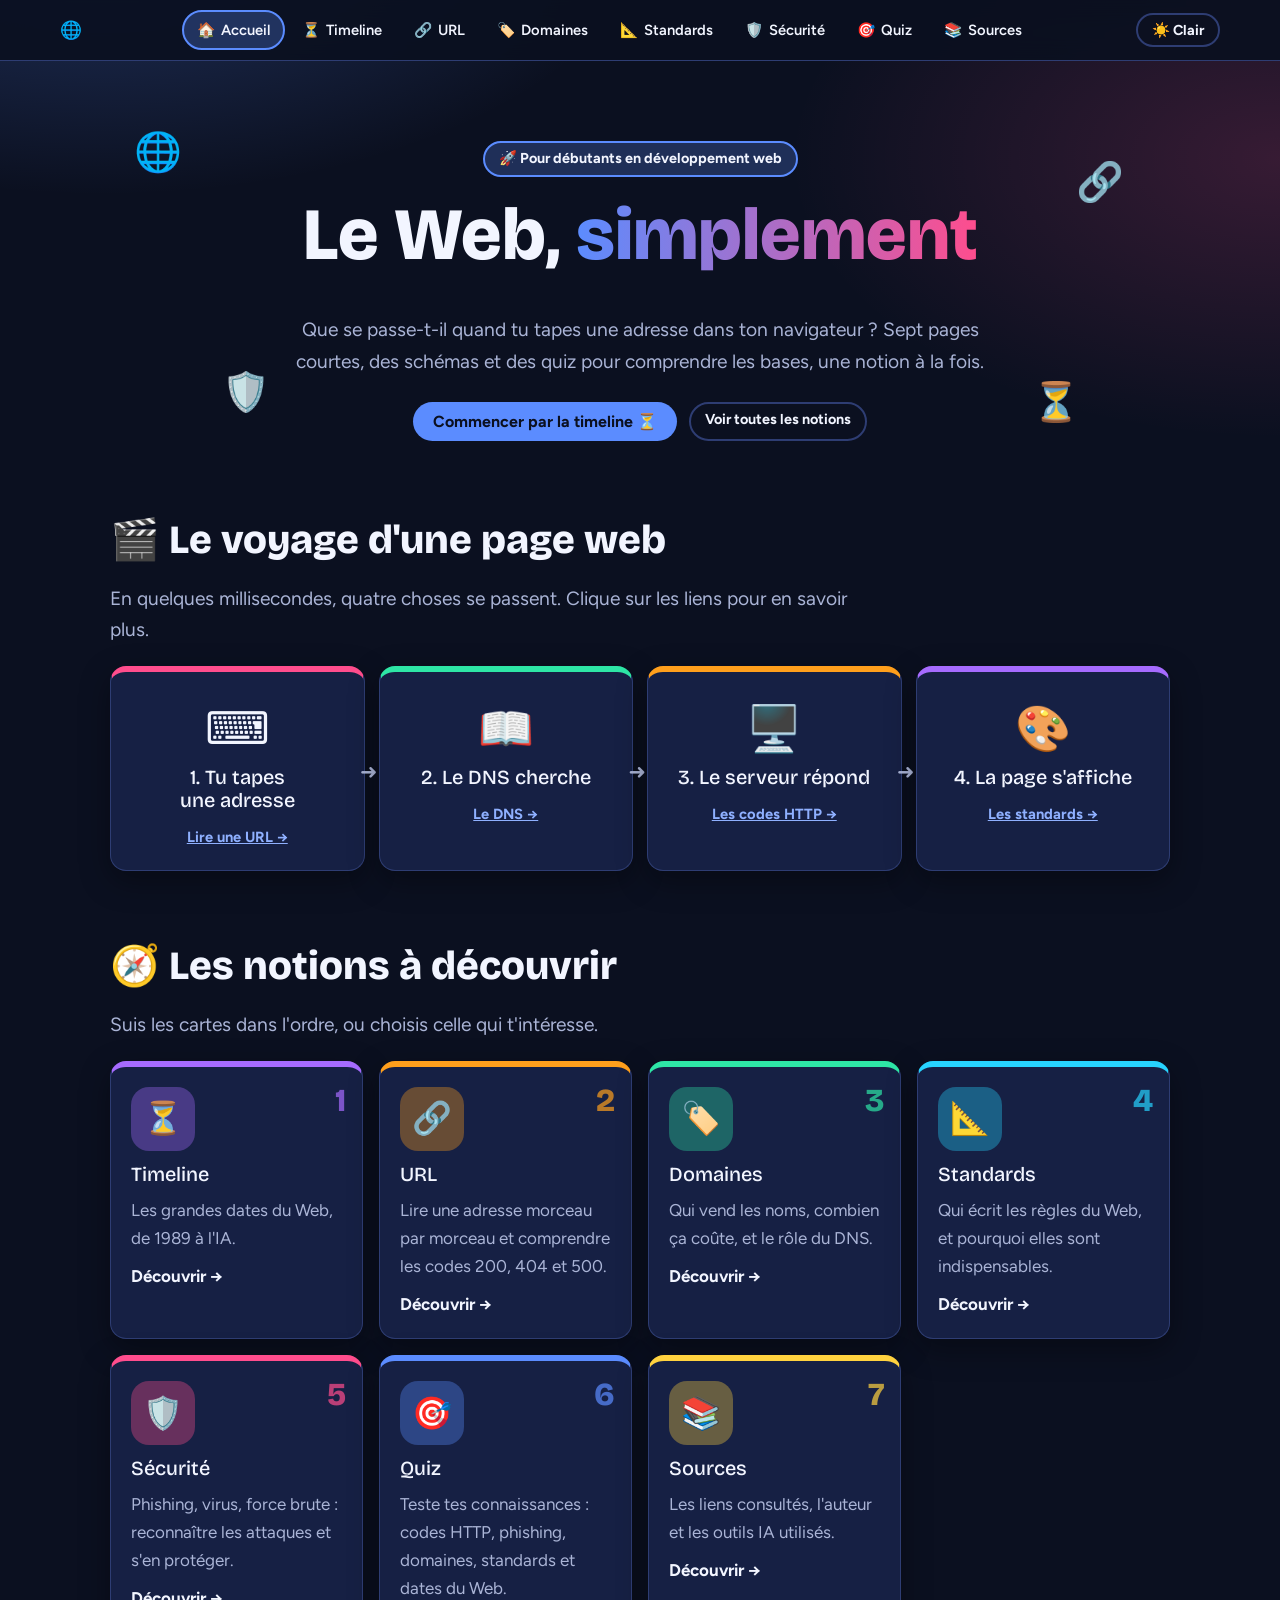
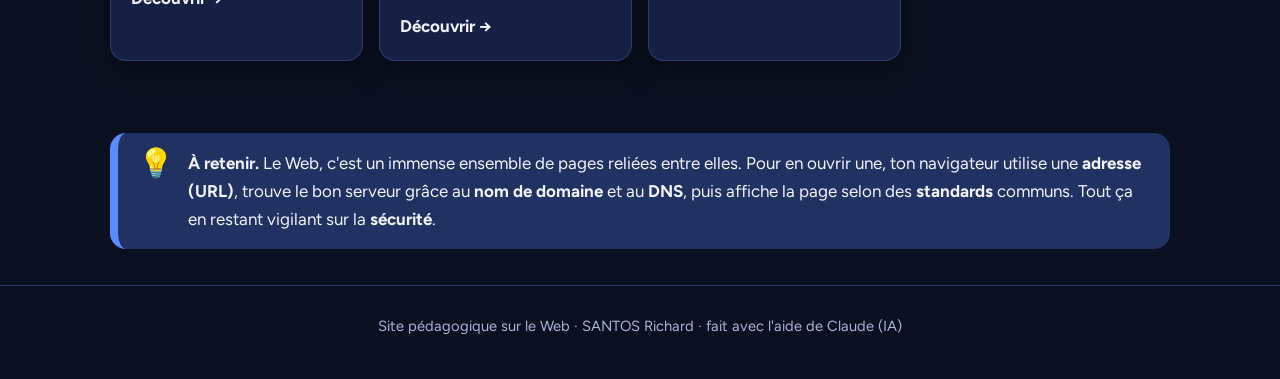
==== index.html @ 0d25d7a3 "Add initial styles and structure for timeline and URL pages - Create style.css with global styles an" ====
<!DOCTYPE html>
<html lang="fr" data-theme="dark">
<head>
<meta charset="utf-8">
<meta name="viewport" content="width=device-width, initial-scale=1, viewport-fit=cover">
<title>Le Web, simplement</title>
<link rel="icon" href="data:image/svg+xml,%3Csvg xmlns='http://www.w3.org/2000/svg' viewBox='0 0 100 100'%3E%3Ctext y='.9em' font-size='90'%3E%F0%9F%8C%90%3C/text%3E%3C/svg%3E">
<link rel="preconnect" href="https://fonts.googleapis.com">
<link rel="preconnect" href="https://fonts.gstatic.com" crossorigin>
<link rel="stylesheet" href="https://fonts.googleapis.com/css2?family=Bricolage+Grotesque:wght@500;800&family=Figtree:wght@400;600;700&display=swap">
<link rel="stylesheet" href="style.css">
<style>
.hero{text-align:center;padding:80px 0 40px}
.hero .lead{margin:0 auto 24px}
.hero .cta{display:flex;gap:12px;justify-content:center;flex-wrap:wrap}
.float{position:absolute;font-size:2.4rem;animation:bob 4s ease-in-out infinite}
.herowrap{position:relative}
@keyframes bob{50%{transform:translateY(-14px) rotate(8deg)}}
@media(max-width:700px){.float{display:none}}
@media(prefers-reduced-motion:reduce){.float{animation:none}}
.flow{display:grid;gap:14px;grid-template-columns:repeat(auto-fit,minmax(220px,1fr))}
.fstep{position:relative;text-align:center}
.fstep .big{font-size:2.8rem}
.fstep a{font-weight:700;font-size:.92rem}
.fstep::after{content:"➜";position:absolute;right:-14px;top:42%;color:var(--mute);font-size:1.3rem}
.fstep:last-child::after{display:none}
@media(max-width:700px){.fstep::after{display:none}}
.topic{display:block;text-decoration:none;color:var(--ink);transition:transform .2s,box-shadow .2s;position:relative}
.topic:hover{transform:translateY(-6px) rotate(-.6deg)}
.topic .num{position:absolute;top:14px;right:16px;font:800 2rem "Bricolage Grotesque",sans-serif;color:color-mix(in srgb,var(--c) 70%,transparent)}
.topic .em{display:grid;place-items:center;width:64px;height:64px;border-radius:18px;font-size:2rem;background:color-mix(in srgb,var(--c) 35%,transparent);margin-bottom:12px}
.topic p{color:var(--mute);margin:0 0 10px}
.topic b{color:var(--ink)}
</style>
</head>
<body data-page="index">
<header id="site-header"></header>
<main>
<div class="container herowrap">
<span class="float" style="left:4%;top:60px">🌐</span><span class="float" style="right:6%;top:90px;animation-delay:1s">🔗</span><span class="float" style="left:12%;top:300px;animation-delay:2s">🛡️</span><span class="float" style="right:10%;top:310px;animation-delay:.5s">⏳</span>
<div class="hero">
<span class="eyebrow">🚀 Pour débutants en développement web</span>
<h1>Le Web, <span class="grad">simplement</span></h1>
<p class="lead">Que se passe-t-il quand tu tapes une adresse dans ton navigateur ? Sept pages courtes, des schémas et des quiz pour comprendre les bases, une notion à la fois.</p>
<div class="cta"><a class="btn" href="timeline.html">Commencer par la timeline ⏳</a><a class="btn ghost" href="#notions">Voir toutes les notions</a></div>
</div>
</div>

<section class="sec"><div class="container reveal">
<h2>🎬 Le voyage d'une page web</h2>
<p class="lead" style="margin-bottom:20px">En quelques millisecondes, quatre choses se passent. Clique sur les liens pour en savoir plus.</p>
<div class="flow" id="flow"></div>
</div></section>

<section class="sec" id="notions"><div class="container">
<h2 class="reveal">🧭 Les notions à découvrir</h2>
<p class="lead reveal" style="margin-bottom:20px">Suis les cartes dans l'ordre, ou choisis celle qui t'intéresse.</p>
<div class="grid" id="topics"></div>
</div></section>

<section class="sec"><div class="container reveal">
<div class="brief"><div class="ic">💡</div><p><b>À retenir.</b> Le Web, c'est un immense ensemble de pages reliées entre elles. Pour en ouvrir une, ton navigateur utilise une <b>adresse (URL)</b>, trouve le bon serveur grâce au <b>nom de domaine</b> et au <b>DNS</b>, puis affiche la page selon des <b>standards</b> communs. Tout ça en restant vigilant sur la <b>sécurité</b>.</p></div>
</div></section>
</main>
<div id="pager"></div>
<div id="site-footer"></div>
<script src="app.js"></script>
<script>
const FS=[
["⌨️","Tu tapes une adresse","Ton navigateur reçoit par exemple https://exemple.fr/blog.","var(--pink)","url.html","Lire une URL"],
["📖","Le DNS cherche","Il traduit exemple.fr en adresse IP, comme un annuaire de contacts.","var(--green)","domaine.html","Le DNS"],
["🖥️","Le serveur répond","Il renvoie les fichiers de la page avec un code de réponse : 200 si tout va bien.","var(--orange)","url.html","Les codes HTTP"],
["🎨","La page s'affiche","Le navigateur assemble HTML, CSS et JavaScript, selon les standards du Web.","var(--violet)","standards.html","Les standards"]];
$("#flow").innerHTML=FS.map((s,i)=>`<div class="card c fstep" style="--c:${s[3]}"><div class="big">${s[0]}</div><h3>${i+1}. ${s[1]}</h3><a href="${s[4]}">${s[5]} →</a></div>`).join("");
$("#topics").innerHTML=PAGES.map((p,i)=>`<a class="card c topic reveal" href="${p.href}" style="--c:${p.color}"><span class="num">${i+1}</span><div class="em">${p.emoji}</div><h3>${p.label}</h3><p>${p.desc}</p><b>Découvrir →</b></a>`).join("");
$$("#topics .reveal").forEach(e=>e.classList.add("in"));
</script>
</body>
</html>
---- style.css ----
:root{--bg:#0b1020;--ink:#f2f5ff;--mute:#aab4d6;--card:#162044;--line:#2e3d73;--link:#8fb0ff;
--pink:#ff4d8d;--orange:#ff9f1c;--yellow:#ffd23f;--green:#2ee6a6;--cyan:#27d3ff;--blue:#5b8cff;--violet:#a66bff;--red:#ff5c5c;--on:#0b1020;
--accent:var(--blue);--r:16px;--shadow:0 10px 30px rgba(0,0,0,.35)}
:root[data-theme="light"]{--bg:#f5f7ff;--ink:#141a3d;--mute:#4a5580;--card:#fff;--line:#d3dbfa;--link:#2f55d4;--shadow:0 10px 30px rgba(40,60,140,.15)}
*{box-sizing:border-box}
[hidden]{display:none!important}
html{scroll-behavior:smooth}
body{margin:0;min-height:100vh;color:var(--ink);font:17px/1.65 Figtree,system-ui,sans-serif;
background:radial-gradient(800px 420px at 8% -5%,color-mix(in srgb,var(--accent) 30%,transparent),transparent 70%),radial-gradient(700px 400px at 100% 8%,color-mix(in srgb,var(--pink) 18%,transparent),transparent 70%),var(--bg);background-repeat:no-repeat}
h1,h2,h3{font-family:"Bricolage Grotesque",Georgia,sans-serif;line-height:1.15;margin:0 0 .5em;text-wrap:balance}
h1{font-size:clamp(2.4rem,7vw,4.6rem);font-weight:800}
h2{font-size:clamp(1.7rem,4vw,2.5rem);font-weight:800}
h3{font-size:1.25rem;font-weight:500}
a{color:var(--link)}
a:hover{text-decoration-thickness:2px}
::selection{background:color-mix(in srgb,var(--accent) 45%,transparent)}
p{margin:0 0 1em}
:focus-visible{outline:3px solid var(--yellow);outline-offset:2px}
.container{max-width:1100px;margin:0 auto;padding:0 20px}
.skip{position:absolute;left:12px;top:-80px;z-index:100;background:var(--yellow);color:var(--on);padding:10px 16px;border-radius:12px;font-weight:700;text-decoration:none}
.skip:focus{top:calc(8px + env(safe-area-inset-top,0px))}
.site-header{position:sticky;top:0;z-index:30;-webkit-backdrop-filter:blur(12px);backdrop-filter:blur(12px);background:color-mix(in srgb,var(--bg) 90%,transparent);border-bottom:1px solid var(--line);padding-top:env(safe-area-inset-top,0px)}
.hbar{max-width:1200px;margin:0 auto;display:flex;align-items:center;gap:10px;padding:10px 20px}
.brand{font:800 1.1rem "Bricolage Grotesque",sans-serif;text-decoration:none;color:var(--ink);white-space:nowrap;margin-right:auto}
.brand span{display:none}
@media(max-width:1099px) and (min-width:360px){.brand span{display:inline}}
.hbar nav{display:none}
.hbar nav a{display:flex;align-items:center;gap:6px;padding:12px 14px;border-radius:12px;text-decoration:none;color:var(--ink);font-weight:600;font-size:1rem;border:2px solid var(--line);transition:background .15s,border-color .15s}
.hbar nav a:hover{border-color:var(--c);background:color-mix(in srgb,var(--c) 14%,transparent)}
.hbar nav a[aria-current]{background:color-mix(in srgb,var(--c) 28%,transparent);border-color:var(--c)}
.open nav{display:grid;grid-template-columns:repeat(2,1fr);gap:8px;position:absolute;left:0;right:0;top:100%;padding:14px 16px calc(16px + env(safe-area-inset-bottom,0px));background:var(--bg);border-bottom:1px solid var(--line);box-shadow:var(--shadow);max-height:calc(100vh - 70px);overflow-y:auto}
.burger{position:relative;flex:none;width:44px;height:44px;border:2px solid var(--line);border-radius:12px;background:transparent;cursor:pointer}
.burger:hover{border-color:var(--accent)}
.burger span,.burger::before,.burger::after{content:"";position:absolute;left:10px;right:10px;height:2px;border-radius:2px;background:var(--ink);transition:transform .2s,opacity .2s}
.burger span{top:50%;margin-top:-1px}
.burger::before{top:12px}.burger::after{bottom:12px}
.open .burger span{opacity:0}
.open .burger::before{transform:translateY(7px) rotate(45deg)}
.open .burger::after{transform:translateY(-7px) rotate(-45deg)}
#theme{flex:none;min-width:44px;min-height:44px}
#theme .lbl{display:none}
@media(min-width:1100px){
.burger{display:none}
.brand{margin-right:0}
.hbar nav{display:flex;flex:1;justify-content:center;gap:2px}
.hbar nav a{padding:6px 11px;font-size:.92rem;border-radius:99px;border:2px solid transparent}
#theme{min-width:0;min-height:0}
}
@media(min-width:1280px){#theme .lbl{display:inline}.hbar nav a{padding:6px 13px}}
.btn{display:inline-block;border:0;border-radius:99px;padding:10px 20px;font:700 1rem Figtree,sans-serif;cursor:pointer;background:var(--accent);color:var(--on);text-decoration:none;transition:transform .15s}
.btn:hover{transform:translateY(-2px) rotate(-1deg)}
.btn:active{transform:translateY(0)}
.btn.ghost{background:transparent;color:var(--ink);border:2px solid var(--line);padding:6px 14px;font-size:.9rem}
.btn:disabled{opacity:.4;cursor:default;transform:none}
.hero{padding-top:64px;padding-bottom:28px}
.eyebrow{display:inline-block;background:color-mix(in srgb,var(--accent) 25%,transparent);border:2px solid var(--accent);border-radius:99px;padding:4px 14px;font-weight:700;font-size:.9rem;margin-bottom:16px}
.grad{background:linear-gradient(90deg,var(--accent),var(--pink));-webkit-background-clip:text;background-clip:text;color:transparent}
.lead{font-size:1.2rem;color:var(--mute);max-width:62ch}
.sec{padding-top:36px;padding-bottom:36px}
.card{transition:border-color .2s;background:var(--card);border:1px solid var(--line);border-radius:var(--r);padding:20px;box-shadow:var(--shadow)}
.card.c{border-top:6px solid var(--c)}
.grid{display:grid;gap:16px;grid-template-columns:repeat(auto-fit,minmax(250px,1fr))}
.brief{display:flex;gap:14px;align-items:flex-start;padding:16px 20px;border-radius:var(--r);border-left:8px solid var(--accent);background:color-mix(in srgb,var(--accent) 16%,var(--card))}
.brief .ic{font-size:1.8rem;line-height:1}
.brief p{margin:0}
.chip{display:inline-block;padding:3px 12px;border-radius:99px;font-weight:700;font-size:.82rem;background:var(--c,var(--accent));color:var(--on)}
.mute{color:var(--mute)}
.scroll{overflow-x:auto}
table{width:100%;border-collapse:collapse;background:var(--card);border-radius:var(--r);overflow:hidden}
th{background:color-mix(in srgb,var(--accent) 30%,var(--card))}
th,td{border:1px solid var(--line);padding:10px 14px;text-align:left;vertical-align:top}
ul.tips{padding-left:1.2em;margin:.4em 0}
ul.tips li{margin-bottom:.4em}
.good{color:var(--green);font-weight:700}.wrong{color:var(--red);font-weight:700}
:root[data-theme="light"] .good{color:#0b7a56}:root[data-theme="light"] .wrong{color:#c02b2b}
.pager{display:grid;gap:16px;grid-template-columns:1fr 1fr;padding:40px 0}
.pager a{display:block;padding:18px 20px;border-radius:var(--r);text-decoration:none;color:var(--ink);background:var(--card);border:2px solid var(--c);font-weight:700}
.pager a small{display:block;color:var(--mute);font-weight:400}
.pager a:hover{background:color-mix(in srgb,var(--c) 22%,var(--card))}
.pager a:last-child{text-align:right}
footer{padding:28px 0 40px;border-top:1px solid var(--line);color:var(--mute);font-size:.92rem;text-align:center}
.js .reveal{opacity:0;transform:translateY(18px);transition:opacity .6s,transform .6s}
.js .reveal.in{opacity:1;transform:none}
@media(prefers-reduced-motion:reduce){.burger span,.burger::before,.burger::after,.hbar nav a{transition:none}html{scroll-behavior:auto}.js .reveal{opacity:1;transform:none;transition:none}.btn{transition:none}}

/* ===== Adaptation mobile ===== */
html{-webkit-text-size-adjust:100%}
body{overflow-x:clip}
img,svg{max-width:100%}
button,.btn,select,input{touch-action:manipulation}
@media(max-width:700px){
body{font-size:16px;line-height:1.6}
.container{padding:0 16px}
.hbar{padding:8px 12px;gap:8px}
.btn.ghost{padding:9px 12px}
.hero{padding-top:36px;padding-bottom:16px}
.sec{padding-top:22px;padding-bottom:22px}
.lead{font-size:1.05rem}
.card{padding:16px}
.grid{grid-template-columns:1fr}
.pager{grid-template-columns:1fr;padding:28px 0;gap:12px}
.pager a:last-child{text-align:left}
.brief{padding:14px;gap:10px}
th,td{padding:8px 10px;font-size:.92rem}
.btn{padding:12px 20px;min-height:44px}
footer{padding:20px 0 calc(28px + env(safe-area-inset-bottom,0px))}
}
@media(max-width:480px){
h1{font-size:2.2rem}
.eyebrow{font-size:.82rem}
}
@media(hover:none){.btn:hover,.topic:hover,.step:hover{transform:none}}
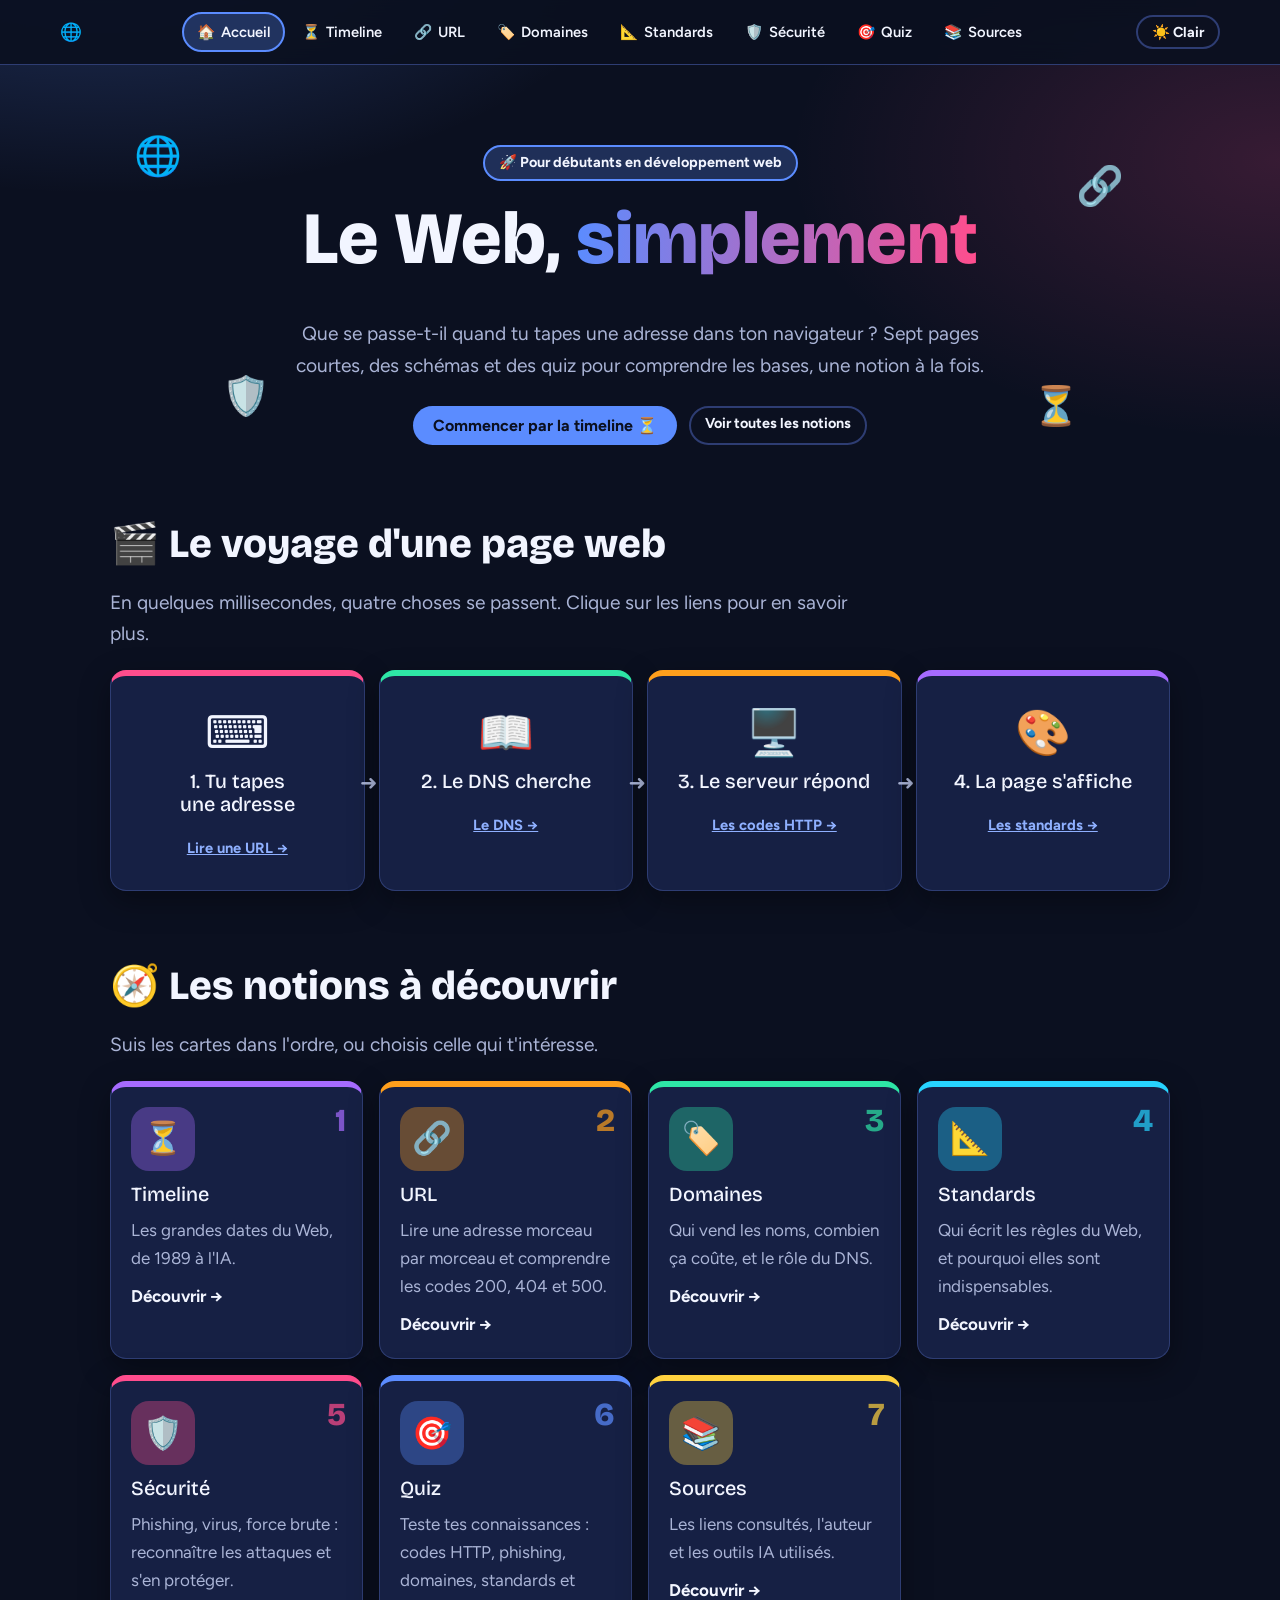
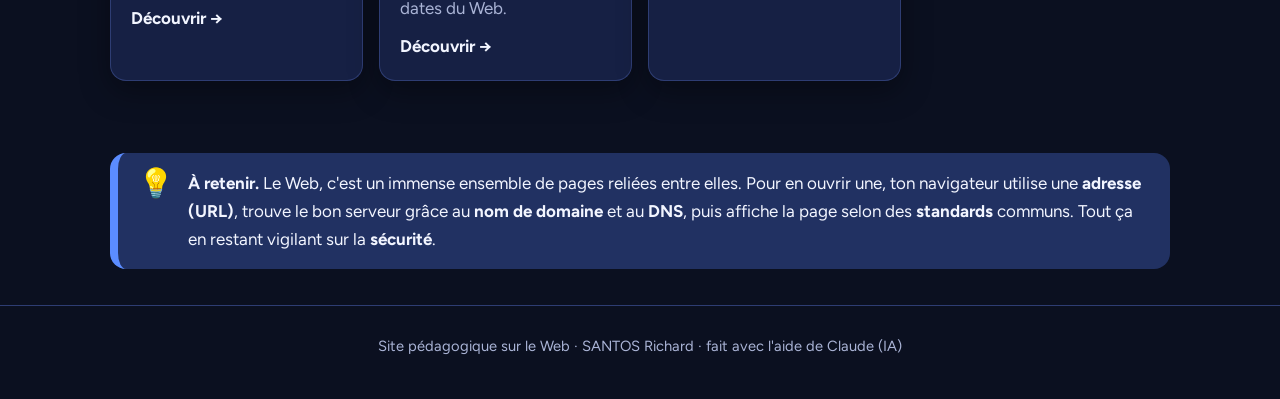
==== commit f17dbdc9: "Add theme detection and no-JS warning across multiple pages" ====
--- a/index.html
+++ b/index.html
@@ -4,6 +4,7 @@
 <meta charset="utf-8">
 <meta name="viewport" content="width=device-width, initial-scale=1, viewport-fit=cover">
 <title>Le Web, simplement</title>
+<script>try{if(localStorage.getItem("theme")==="light")document.documentElement.dataset.theme="light"}catch(e){}</script>
 <link rel="icon" href="data:image/svg+xml,%3Csvg xmlns='http://www.w3.org/2000/svg' viewBox='0 0 100 100'%3E%3Ctext y='.9em' font-size='90'%3E%F0%9F%8C%90%3C/text%3E%3C/svg%3E">
 <link rel="preconnect" href="https://fonts.googleapis.com">
 <link rel="preconnect" href="https://fonts.gstatic.com" crossorigin>
@@ -13,20 +14,21 @@
 .hero{text-align:center;padding:80px 0 40px}
 .hero .lead{margin:0 auto 24px}
 .hero .cta{display:flex;gap:12px;justify-content:center;flex-wrap:wrap}
-.float{position:absolute;font-size:2.4rem;animation:bob 4s ease-in-out infinite}
+.float{position:absolute;font-size:2.4rem;animation:bob 4s ease-in-out infinite;pointer-events:none}
 .herowrap{position:relative}
 @keyframes bob{50%{transform:translateY(-14px) rotate(8deg)}}
-@media(max-width:700px){.float{display:none}}
+@media(max-width:1000px){.float{display:none}}
+@media(max-width:700px){.hero{padding:36px 0 20px}}
 @media(prefers-reduced-motion:reduce){.float{animation:none}}
 .flow{display:grid;gap:14px;grid-template-columns:repeat(auto-fit,minmax(220px,1fr))}
 .fstep{position:relative;text-align:center}
 .fstep .big{font-size:2.8rem}
-.fstep a{font-weight:700;font-size:.92rem}
+.fstep a{display:inline-block;padding:10px 6px;font-weight:700;font-size:.92rem}
 .fstep::after{content:"➜";position:absolute;right:-14px;top:42%;color:var(--mute);font-size:1.3rem}
 .fstep:last-child::after{display:none}
 @media(max-width:700px){.fstep::after{display:none}}
 .topic{display:block;text-decoration:none;color:var(--ink);transition:transform .2s,box-shadow .2s;position:relative}
-.topic:hover{transform:translateY(-6px) rotate(-.6deg)}
+@media(hover:hover){.topic:hover{transform:translateY(-6px) rotate(-.6deg)}}
 .topic .num{position:absolute;top:14px;right:16px;font:800 2rem "Bricolage Grotesque",sans-serif;color:color-mix(in srgb,var(--c) 70%,transparent)}
 .topic .em{display:grid;place-items:center;width:64px;height:64px;border-radius:18px;font-size:2rem;background:color-mix(in srgb,var(--c) 35%,transparent);margin-bottom:12px}
 .topic p{color:var(--mute);margin:0 0 10px}
@@ -34,10 +36,11 @@
 </style>
 </head>
 <body data-page="index">
+<noscript><p class="container" style="padding:24px 20px"><b>⚠️ Ce site a besoin de JavaScript</b> pour afficher le menu et les contenus interactifs. Active-le dans ton navigateur.</p></noscript>
 <header id="site-header"></header>
 <main>
 <div class="container herowrap">
-<span class="float" style="left:4%;top:60px">🌐</span><span class="float" style="right:6%;top:90px;animation-delay:1s">🔗</span><span class="float" style="left:12%;top:300px;animation-delay:2s">🛡️</span><span class="float" style="right:10%;top:310px;animation-delay:.5s">⏳</span>
+<span class="float" aria-hidden="true" style="left:4%;top:60px">🌐</span><span class="float" aria-hidden="true" style="right:6%;top:90px;animation-delay:1s">🔗</span><span class="float" aria-hidden="true" style="left:12%;top:300px;animation-delay:2s">🛡️</span><span class="float" aria-hidden="true" style="right:10%;top:310px;animation-delay:.5s">⏳</span>
 <div class="hero">
 <span class="eyebrow">🚀 Pour débutants en développement web</span>
 <h1>Le Web, <span class="grad">simplement</span></h1>
--- a/style.css
+++ b/style.css
@@ -4,9 +4,9 @@
 :root[data-theme="light"]{--bg:#f5f7ff;--ink:#141a3d;--mute:#4a5580;--card:#fff;--line:#d3dbfa;--link:#2f55d4;--shadow:0 10px 30px rgba(40,60,140,.15)}
 *{box-sizing:border-box}
 [hidden]{display:none!important}
-html{scroll-behavior:smooth}
+html{scroll-behavior:smooth;scroll-padding-top:calc(84px + env(safe-area-inset-top,0px))}
 body{margin:0;min-height:100vh;color:var(--ink);font:17px/1.65 Figtree,system-ui,sans-serif;
-background:radial-gradient(800px 420px at 8% -5%,color-mix(in srgb,var(--accent) 30%,transparent),transparent 70%),radial-gradient(700px 400px at 100% 8%,color-mix(in srgb,var(--pink) 18%,transparent),transparent 70%),var(--bg);background-repeat:no-repeat}
+background:var(--bg);background:radial-gradient(800px 420px at 8% -5%,color-mix(in srgb,var(--accent) 30%,transparent),transparent 70%),radial-gradient(700px 400px at 100% 8%,color-mix(in srgb,var(--pink) 18%,transparent),transparent 70%),var(--bg);background-repeat:no-repeat}
 h1,h2,h3{font-family:"Bricolage Grotesque",Georgia,sans-serif;line-height:1.15;margin:0 0 .5em;text-wrap:balance}
 h1{font-size:clamp(2.4rem,7vw,4.6rem);font-weight:800}
 h2{font-size:clamp(1.7rem,4vw,2.5rem);font-weight:800}
@@ -19,9 +19,9 @@
 .container{max-width:1100px;margin:0 auto;padding:0 20px}
 .skip{position:absolute;left:12px;top:-80px;z-index:100;background:var(--yellow);color:var(--on);padding:10px 16px;border-radius:12px;font-weight:700;text-decoration:none}
 .skip:focus{top:calc(8px + env(safe-area-inset-top,0px))}
-.site-header{position:sticky;top:0;z-index:30;-webkit-backdrop-filter:blur(12px);backdrop-filter:blur(12px);background:color-mix(in srgb,var(--bg) 90%,transparent);border-bottom:1px solid var(--line);padding-top:env(safe-area-inset-top,0px)}
+.site-header{position:sticky;top:0;z-index:30;-webkit-backdrop-filter:blur(12px);backdrop-filter:blur(12px);background:var(--bg);background:color-mix(in srgb,var(--bg) 90%,transparent);border-bottom:1px solid var(--line);padding-top:env(safe-area-inset-top,0px)}
 .hbar{max-width:1200px;margin:0 auto;display:flex;align-items:center;gap:10px;padding:10px 20px}
-.brand{font:800 1.1rem "Bricolage Grotesque",sans-serif;text-decoration:none;color:var(--ink);white-space:nowrap;margin-right:auto}
+.brand{font:800 1.1rem "Bricolage Grotesque",sans-serif;text-decoration:none;color:var(--ink);white-space:nowrap;margin-right:auto;display:inline-flex;align-items:center;min-height:44px}
 .brand span{display:none}
 @media(max-width:1099px) and (min-width:360px){.brand span{display:inline}}
 .hbar nav{display:none}
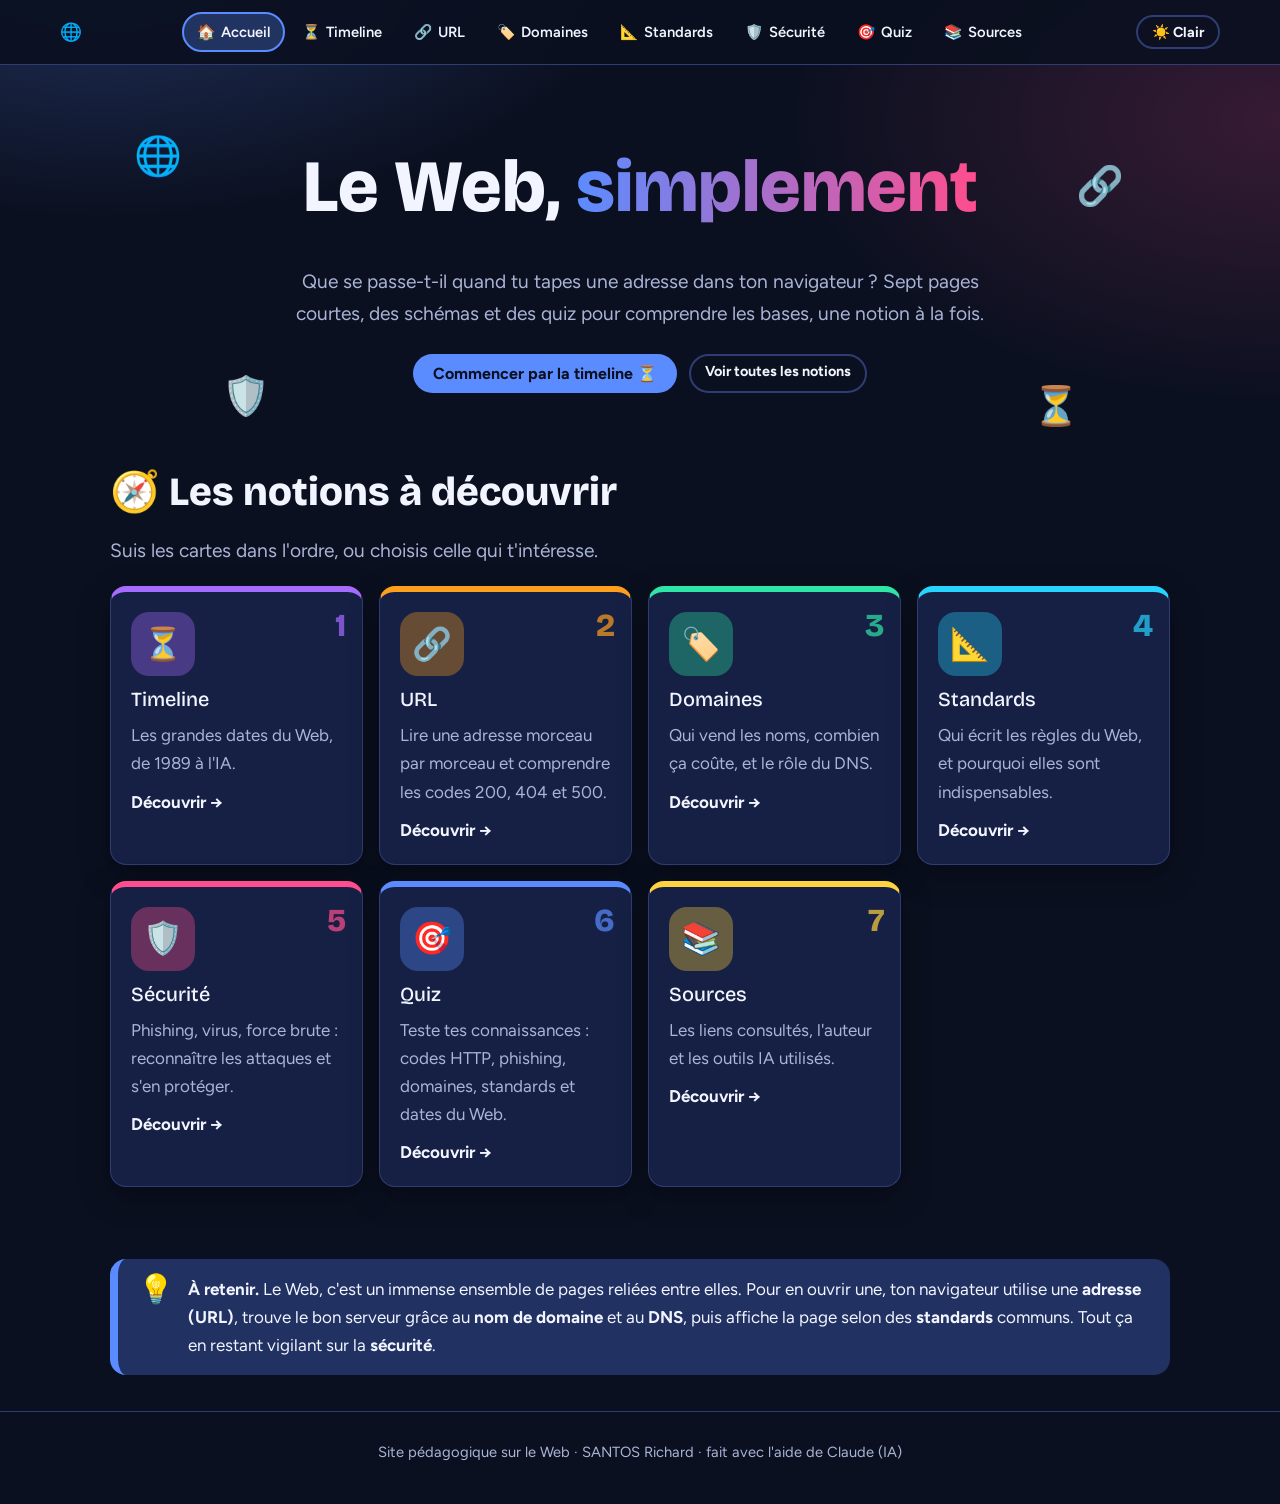
==== commit f3b1408b: "Refactor layout and styles for improved responsiveness and accessibility" ====
--- a/index.html
+++ b/index.html
@@ -20,19 +20,13 @@
 @media(max-width:1000px){.float{display:none}}
 @media(max-width:700px){.hero{padding:36px 0 20px}}
 @media(prefers-reduced-motion:reduce){.float{animation:none}}
-.flow{display:grid;gap:14px;grid-template-columns:repeat(auto-fit,minmax(220px,1fr))}
-.fstep{position:relative;text-align:center}
-.fstep .big{font-size:2.8rem}
-.fstep a{display:inline-block;padding:10px 6px;font-weight:700;font-size:.92rem}
-.fstep::after{content:"➜";position:absolute;right:-14px;top:42%;color:var(--mute);font-size:1.3rem}
-.fstep:last-child::after{display:none}
-@media(max-width:700px){.fstep::after{display:none}}
 .topic{display:block;text-decoration:none;color:var(--ink);transition:transform .2s,box-shadow .2s;position:relative}
 @media(hover:hover){.topic:hover{transform:translateY(-6px) rotate(-.6deg)}}
 .topic .num{position:absolute;top:14px;right:16px;font:800 2rem "Bricolage Grotesque",sans-serif;color:color-mix(in srgb,var(--c) 70%,transparent)}
 .topic .em{display:grid;place-items:center;width:64px;height:64px;border-radius:18px;font-size:2rem;background:color-mix(in srgb,var(--c) 35%,transparent);margin-bottom:12px}
 .topic p{color:var(--mute);margin:0 0 10px}
 .topic b{color:var(--ink)}
+.js .topic.reveal{transition:opacity .6s,transform .2s,box-shadow .2s}
 </style>
 </head>
 <body data-page="index">
@@ -42,18 +36,11 @@
 <div class="container herowrap">
 <span class="float" aria-hidden="true" style="left:4%;top:60px">🌐</span><span class="float" aria-hidden="true" style="right:6%;top:90px;animation-delay:1s">🔗</span><span class="float" aria-hidden="true" style="left:12%;top:300px;animation-delay:2s">🛡️</span><span class="float" aria-hidden="true" style="right:10%;top:310px;animation-delay:.5s">⏳</span>
 <div class="hero">
-<span class="eyebrow">🚀 Pour débutants en développement web</span>
 <h1>Le Web, <span class="grad">simplement</span></h1>
 <p class="lead">Que se passe-t-il quand tu tapes une adresse dans ton navigateur ? Sept pages courtes, des schémas et des quiz pour comprendre les bases, une notion à la fois.</p>
 <div class="cta"><a class="btn" href="timeline.html">Commencer par la timeline ⏳</a><a class="btn ghost" href="#notions">Voir toutes les notions</a></div>
 </div>
 </div>
-
-<section class="sec"><div class="container reveal">
-<h2>🎬 Le voyage d'une page web</h2>
-<p class="lead" style="margin-bottom:20px">En quelques millisecondes, quatre choses se passent. Clique sur les liens pour en savoir plus.</p>
-<div class="flow" id="flow"></div>
-</div></section>
 
 <section class="sec" id="notions"><div class="container">
 <h2 class="reveal">🧭 Les notions à découvrir</h2>
@@ -69,12 +56,6 @@
 <div id="site-footer"></div>
 <script src="app.js"></script>
 <script>
-const FS=[
-["⌨️","Tu tapes une adresse","Ton navigateur reçoit par exemple https://exemple.fr/blog.","var(--pink)","url.html","Lire une URL"],
-["📖","Le DNS cherche","Il traduit exemple.fr en adresse IP, comme un annuaire de contacts.","var(--green)","domaine.html","Le DNS"],
-["🖥️","Le serveur répond","Il renvoie les fichiers de la page avec un code de réponse : 200 si tout va bien.","var(--orange)","url.html","Les codes HTTP"],
-["🎨","La page s'affiche","Le navigateur assemble HTML, CSS et JavaScript, selon les standards du Web.","var(--violet)","standards.html","Les standards"]];
-$("#flow").innerHTML=FS.map((s,i)=>`<div class="card c fstep" style="--c:${s[3]}"><div class="big">${s[0]}</div><h3>${i+1}. ${s[1]}</h3><a href="${s[4]}">${s[5]} →</a></div>`).join("");
 $("#topics").innerHTML=PAGES.map((p,i)=>`<a class="card c topic reveal" href="${p.href}" style="--c:${p.color}"><span class="num">${i+1}</span><div class="em">${p.emoji}</div><h3>${p.label}</h3><p>${p.desc}</p><b>Découvrir →</b></a>`).join("");
 $$("#topics .reveal").forEach(e=>e.classList.add("in"));
 </script>
--- a/style.css
+++ b/style.css
@@ -16,6 +16,7 @@
 ::selection{background:color-mix(in srgb,var(--accent) 45%,transparent)}
 p{margin:0 0 1em}
 :focus-visible{outline:3px solid var(--yellow);outline-offset:2px}
+main:focus,main:focus-visible{outline:none}
 .container{max-width:1100px;margin:0 auto;padding:0 20px}
 .skip{position:absolute;left:12px;top:-80px;z-index:100;background:var(--yellow);color:var(--on);padding:10px 16px;border-radius:12px;font-weight:700;text-decoration:none}
 .skip:focus{top:calc(8px + env(safe-area-inset-top,0px))}
@@ -73,7 +74,7 @@
 ul.tips li{margin-bottom:.4em}
 .good{color:var(--green);font-weight:700}.wrong{color:var(--red);font-weight:700}
 :root[data-theme="light"] .good{color:#0b7a56}:root[data-theme="light"] .wrong{color:#c02b2b}
-.pager{display:grid;gap:16px;grid-template-columns:1fr 1fr;padding:40px 0}
+.pager{display:grid;gap:16px;grid-template-columns:1fr 1fr;padding:40px 20px}
 .pager a{display:block;padding:18px 20px;border-radius:var(--r);text-decoration:none;color:var(--ink);background:var(--card);border:2px solid var(--c);font-weight:700}
 .pager a small{display:block;color:var(--mute);font-weight:400}
 .pager a:hover{background:color-mix(in srgb,var(--c) 22%,var(--card))}
@@ -98,7 +99,7 @@
 .lead{font-size:1.05rem}
 .card{padding:16px}
 .grid{grid-template-columns:1fr}
-.pager{grid-template-columns:1fr;padding:28px 0;gap:12px}
+.pager{grid-template-columns:1fr;padding:28px 16px;gap:12px}
 .pager a:last-child{text-align:left}
 .brief{padding:14px;gap:10px}
 th,td{padding:8px 10px;font-size:.92rem}
